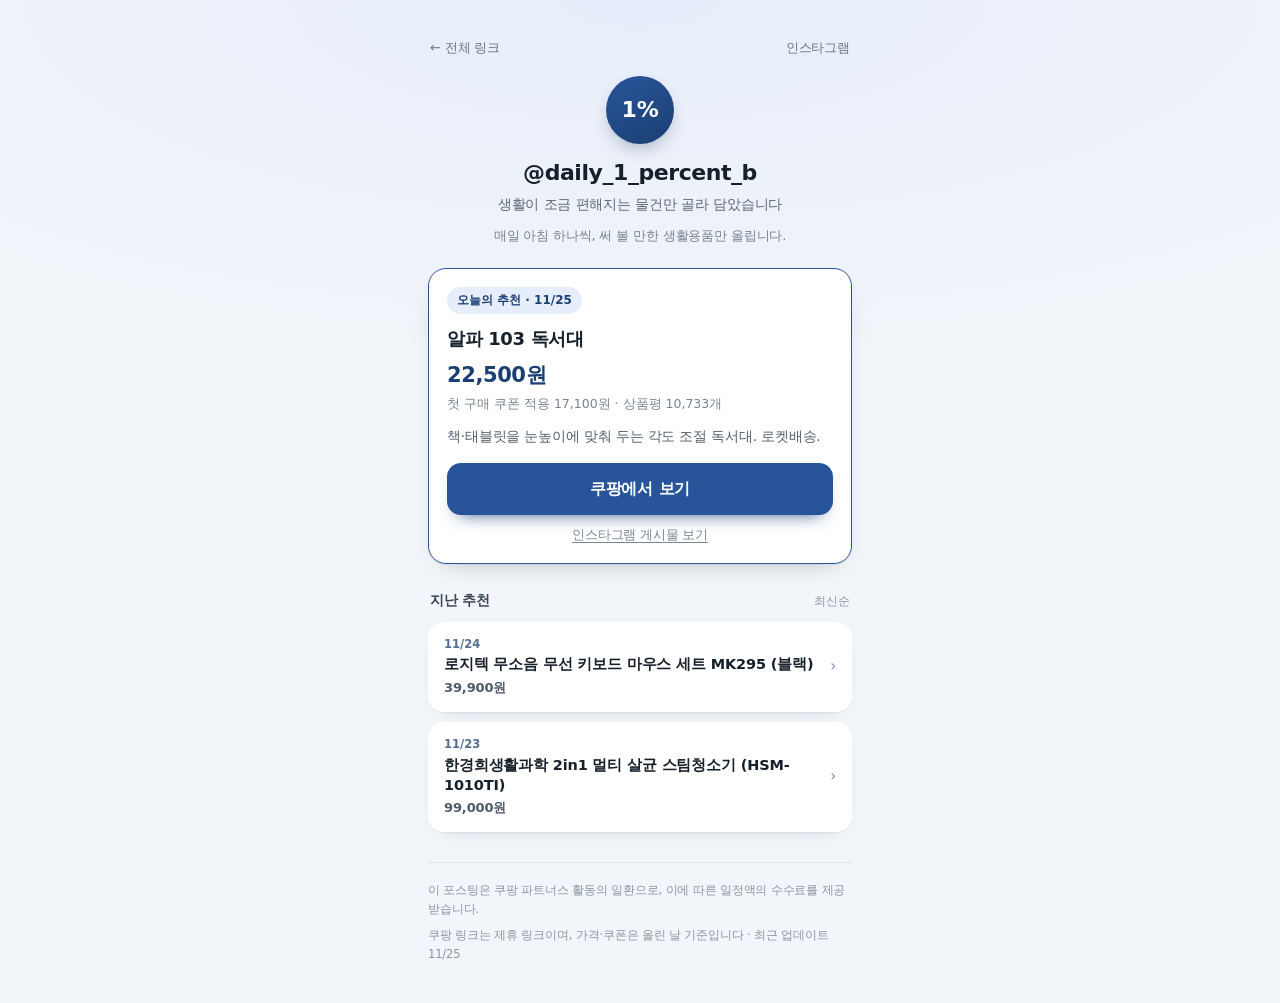
==== daily/index.html @ a3815895 "feat: 인스타 고정 링크 페이지 구축 (@wellness_plz · @daily_1_percent_b)" ====
<!doctype html>
<html lang="ko">
<head>
<meta charset="utf-8">
<meta name="viewport" content="width=device-width, initial-scale=1, viewport-fit=cover">
<title>하루 1% 추천템</title>
<meta name="description" content="생활이 조금 편해지는 물건만 골라 담았습니다">
<meta name="theme-color" content="#f2f5f9">
<meta property="og:type" content="website">
<meta property="og:title" content="하루 1% 추천템">
<meta property="og:description" content="생활이 조금 편해지는 물건만 골라 담았습니다">
<meta property="og:url" content="https://mrleeshyun-cyber.github.io/links/daily/">
<meta name="twitter:card" content="summary">
<link rel="stylesheet" href="../assets/style.css">
</head>
<body class="theme-daily">
<div class="wrap">
  <nav class="topbar">
    <a href="../">← 전체 링크</a>
    <a href="https://www.instagram.com/daily_1_percent_b/" target="_blank" rel="noopener">인스타그램</a>
  </nav>

  <header class="hero">
    <div class="avatar">1%</div>
    <h1>@daily_1_percent_b</h1>
    <p class="tagline">생활이 조금 편해지는 물건만 골라 담았습니다</p>
    <p class="intro">매일 아침 하나씩, 써 볼 만한 생활용품만 올립니다.</p>
  </header>

  <main>
    <section class="card featured">
  <span class="badge">오늘의 추천 · 11/25</span>
  <h2>알파 103 독서대</h2>
  <p class="price">22,500원
    <span class="price-note">첫 구매 쿠폰 적용 17,100원 · 상품평 10,733개</span></p>
  <p class="note">책·태블릿을 눈높이에 맞춰 두는 각도 조절 독서대. 로켓배송.</p>
  <a class="cta" href="https://link.coupang.com/re/AFFSDP?lptag=AF1928163&amp;pageKey=66263203&amp;itemId=223000993&amp;subId=daily_1_percent_b" target="_blank" rel="nofollow sponsored noopener">쿠팡에서 보기</a>
  <a class="mini-link" href="https://www.instagram.com/p/DgJF-a3IypE/" target="_blank" rel="noopener">인스타그램 게시물 보기</a>
</section>

    <section>
      <div class="section-title">
        <h3>지난 추천</h3>
        <span>최신순</span>
      </div>
      <ul class="list">
      <li>
        <a class="row" href="https://link.coupang.com/re/AFFSDP?lptag=AF1928163&amp;pageKey=4829338756&amp;itemId=6229002743&amp;subId=daily_1_percent_b" target="_blank" rel="nofollow sponsored noopener">
          <span class="row-body">
            <span class="row-date">11/24</span>
            <span class="row-name">로지텍 무소음 무선 키보드 마우스 세트 MK295 (블랙)</span>
            <span class="row-price">39,900원</span>
          </span>
          <span class="row-arrow" aria-hidden="true">›</span>
        </a>
      </li>
      <li>
        <a class="row" href="https://link.coupang.com/re/AFFSDP?lptag=AF1928163&amp;pageKey=8054037923&amp;itemId=22600177813&amp;subId=daily_1_percent_b" target="_blank" rel="nofollow sponsored noopener">
          <span class="row-body">
            <span class="row-date">11/23</span>
            <span class="row-name">한경희생활과학 2in1 멀티 살균 스팀청소기 (HSM-1010TI)</span>
            <span class="row-price">99,000원</span>
          </span>
          <span class="row-arrow" aria-hidden="true">›</span>
        </a>
      </li>
      </ul>
    </section>
  </main>

  <footer class="foot">
  <p class="disclosure">이 포스팅은 쿠팡 파트너스 활동의 일환으로, 이에 따른 일정액의 수수료를 제공받습니다.</p>
  <p class="updated">쿠팡 링크는 제휴 링크이며, 가격·쿠폰은 올린 날 기준입니다 · 최근 업데이트 11/25</p>
</footer>
</div>
</body>
</html>
---- assets/style.css ----
/* ────────────────────────────────────────────────
   인스타 고정 링크 페이지 공통 스타일 (모바일 우선)
   색은 페이지별 .theme-* 클래스의 --accent 값만 바꾸면 됩니다.
   ──────────────────────────────────────────────── */
* { box-sizing: border-box; -webkit-tap-highlight-color: transparent; }

html { -webkit-text-size-adjust: 100%; }

body {
  margin: 0;
  font-family: "Pretendard", -apple-system, BlinkMacSystemFont, "Apple SD Gothic Neo",
    "Malgun Gothic", "Noto Sans KR", system-ui, sans-serif;
  color: #16202a;
  background:
    radial-gradient(120% 60% at 50% 0%, var(--accent-soft, #e9eef6) 0%, rgba(255, 255, 255, 0) 70%),
    #f2f5f9;
  background-attachment: fixed;
  line-height: 1.55;
  letter-spacing: -0.01em;
  font-size: 16px;
}

a { color: inherit; text-decoration: none; }

.theme-wellness { --accent: #2f7d5d; --accent-soft: #e6f2ea; --accent-ink: #1f5c43; }
.theme-daily    { --accent: #28559a; --accent-soft: #e7eefb; --accent-ink: #1c3f73; }
.theme-root     { --accent: #33415c; --accent-soft: #ebeff6; --accent-ink: #253147; }

.wrap {
  max-width: 460px;
  margin: 0 auto;
  padding: 20px 18px 40px;
}

/* ── 상단 헤더 ─────────────────────────────── */
.topbar {
  display: flex;
  align-items: center;
  justify-content: space-between;
  min-height: 28px;
  margin-bottom: 14px;
  font-size: 13px;
  color: #6d7784;
}
.topbar a { padding: 4px 2px; }

.hero { text-align: center; margin-bottom: 22px; }

.avatar {
  width: 68px;
  height: 68px;
  margin: 0 auto 12px;
  border-radius: 50%;
  display: flex;
  align-items: center;
  justify-content: center;
  font-size: 22px;
  font-weight: 700;
  color: #fff;
  background: linear-gradient(150deg, var(--accent) 0%, var(--accent-ink) 100%);
  box-shadow: 0 8px 20px -8px rgba(20, 40, 60, 0.45);
}

.hero h1 {
  margin: 0;
  font-size: 20px;
  font-weight: 700;
  letter-spacing: -0.02em;
}

.hero .tagline {
  margin: 4px 0 0;
  font-size: 14px;
  color: #5d6875;
}

.hero .intro {
  margin: 10px 0 0;
  font-size: 13px;
  color: #78828f;
}

/* ── 오늘의 추천 카드 ───────────────────────── */
.card {
  background: #fff;
  border-radius: 18px;
  padding: 18px;
  box-shadow: 0 10px 26px -18px rgba(16, 30, 45, 0.45), 0 1px 0 rgba(16, 30, 45, 0.04);
}

.featured {
  border: 1.5px solid var(--accent);
  margin-bottom: 26px;
}

.badge {
  display: inline-block;
  padding: 4px 10px;
  margin-bottom: 12px;
  border-radius: 999px;
  background: var(--accent-soft);
  color: var(--accent-ink);
  font-size: 12px;
  font-weight: 700;
  letter-spacing: 0;
}

.featured h2 {
  margin: 0 0 8px;
  font-size: 18px;
  line-height: 1.4;
  font-weight: 700;
  letter-spacing: -0.02em;
}

.price {
  margin: 0;
  font-size: 21px;
  font-weight: 800;
  color: var(--accent-ink);
  letter-spacing: -0.02em;
}

.price-note {
  display: block;
  margin-top: 3px;
  font-size: 12.5px;
  font-weight: 500;
  color: #79838f;
  letter-spacing: 0;
}

.note {
  margin: 12px 0 16px;
  font-size: 13.5px;
  color: #55606d;
}

.cta {
  display: block;
  padding: 14px 16px;
  border-radius: 14px;
  background: var(--accent);
  color: #fff;
  text-align: center;
  font-size: 16px;
  font-weight: 700;
  letter-spacing: -0.01em;
  box-shadow: 0 10px 18px -12px var(--accent-ink);
}
.cta:active { transform: translateY(1px); }

.mini-link {
  display: block;
  margin-top: 10px;
  text-align: center;
  font-size: 12.5px;
  color: #7b8592;
  text-decoration: underline;
  text-underline-offset: 3px;
}

/* ── 지난 추천 목록 ────────────────────────── */
.section-title {
  display: flex;
  align-items: baseline;
  justify-content: space-between;
  margin: 0 2px 10px;
}
.section-title h3 {
  margin: 0;
  font-size: 14px;
  font-weight: 700;
  color: #3a4553;
}
.section-title span { font-size: 12px; color: #8b95a1; }

.list { display: grid; gap: 10px; margin: 0; padding: 0; list-style: none; }

.row {
  display: flex;
  align-items: center;
  gap: 12px;
  padding: 14px 16px;
  background: #fff;
  border-radius: 16px;
  box-shadow: 0 6px 18px -16px rgba(16, 30, 45, 0.5), 0 1px 0 rgba(16, 30, 45, 0.04);
}

.row-body { flex: 1; min-width: 0; }

.row-date {
  display: block;
  font-size: 11.5px;
  font-weight: 600;
  color: var(--accent-ink);
  opacity: 0.75;
  letter-spacing: 0;
}

.row-name {
  display: block;
  margin-top: 1px;
  font-size: 14.5px;
  font-weight: 600;
  line-height: 1.4;
  word-break: keep-all;
}

.row-price {
  display: block;
  margin-top: 3px;
  font-size: 13px;
  font-weight: 700;
  color: #4f5a67;
  letter-spacing: -0.01em;
}

.row-arrow {
  flex: none;
  font-size: 15px;
  color: var(--accent);
  opacity: 0.65;
}

/* ── 루트(계정 선택) ───────────────────────── */
.account {
  display: flex;
  align-items: center;
  gap: 14px;
  padding: 18px;
  margin-bottom: 12px;
  background: #fff;
  border-radius: 18px;
  box-shadow: 0 10px 26px -20px rgba(16, 30, 45, 0.5), 0 1px 0 rgba(16, 30, 45, 0.04);
}
.account .avatar { width: 52px; height: 52px; margin: 0; font-size: 17px; flex: none; }
.account-body { flex: 1; min-width: 0; }
.account-handle { display: block; font-size: 15px; font-weight: 700; }
.account-desc { display: block; margin-top: 2px; font-size: 12.5px; color: #78828f; }
.account .row-arrow { font-size: 17px; }

/* ── 하단 ─────────────────────────────────── */
.foot {
  margin-top: 30px;
  padding-top: 18px;
  border-top: 1px solid rgba(20, 40, 60, 0.08);
  font-size: 11.5px;
  line-height: 1.6;
  color: #8b95a1;
}
.foot .disclosure { margin: 0 0 8px; }
.foot .updated { margin: 0; }

@media (min-width: 520px) {
  .wrap { padding-top: 34px; }
  .hero h1 { font-size: 22px; }
}
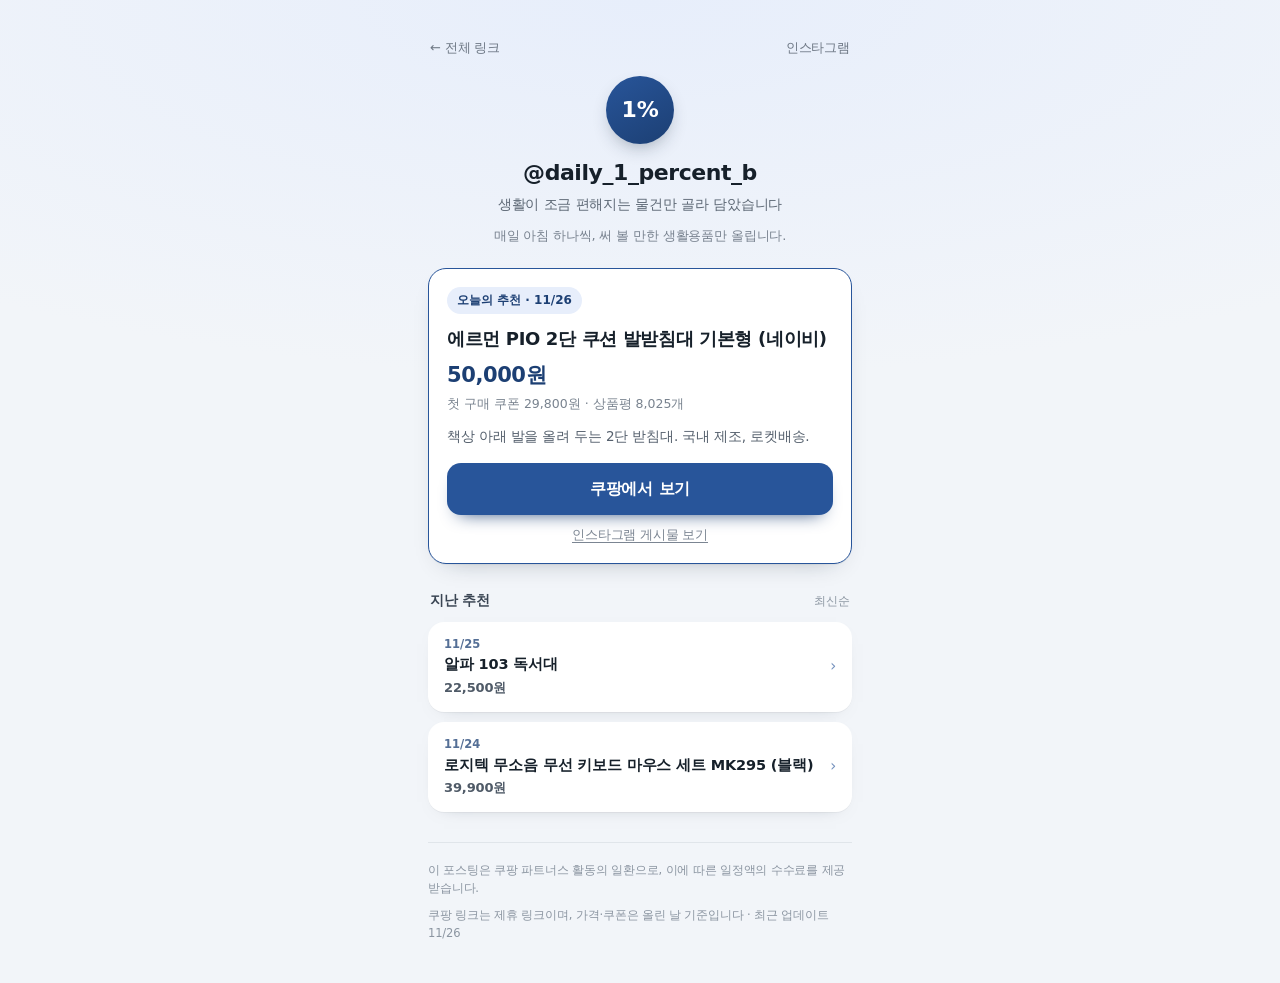
==== commit aa49c702: "chore: 2026-11-26 추천 갱신" ====
--- a/daily/index.html
+++ b/daily/index.html
@@ -29,13 +29,13 @@
 
   <main>
     <section class="card featured">
-  <span class="badge">오늘의 추천 · 11/25</span>
-  <h2>알파 103 독서대</h2>
-  <p class="price">22,500원
-    <span class="price-note">첫 구매 쿠폰 적용 17,100원 · 상품평 10,733개</span></p>
-  <p class="note">책·태블릿을 눈높이에 맞춰 두는 각도 조절 독서대. 로켓배송.</p>
-  <a class="cta" href="https://link.coupang.com/re/AFFSDP?lptag=AF1928163&amp;pageKey=66263203&amp;itemId=223000993&amp;subId=daily_1_percent_b" target="_blank" rel="nofollow sponsored noopener">쿠팡에서 보기</a>
-  <a class="mini-link" href="https://www.instagram.com/p/DgJF-a3IypE/" target="_blank" rel="noopener">인스타그램 게시물 보기</a>
+  <span class="badge">오늘의 추천 · 11/26</span>
+  <h2>에르먼 PIO 2단 쿠션 발받침대 기본형 (네이비)</h2>
+  <p class="price">50,000원
+    <span class="price-note">첫 구매 쿠폰 29,800원 · 상품평 8,025개</span></p>
+  <p class="note">책상 아래 발을 올려 두는 2단 받침대. 국내 제조, 로켓배송.</p>
+  <a class="cta" href="https://link.coupang.com/AFFSDP?lptag=AF1928163&amp;pageKey=7830616996&amp;itemId=21259952418&amp;subId=daily_1_percent_b" target="_blank" rel="nofollow sponsored noopener">쿠팡에서 보기</a>
+  <a class="mini-link" href="https://www.instagram.com/p/DgLp9WskwYv/" target="_blank" rel="noopener">인스타그램 게시물 보기</a>
 </section>
 
     <section>
@@ -44,6 +44,16 @@
         <span>최신순</span>
       </div>
       <ul class="list">
+      <li>
+        <a class="row" href="https://link.coupang.com/re/AFFSDP?lptag=AF1928163&amp;pageKey=66263203&amp;itemId=223000993&amp;subId=daily_1_percent_b" target="_blank" rel="nofollow sponsored noopener">
+          <span class="row-body">
+            <span class="row-date">11/25</span>
+            <span class="row-name">알파 103 독서대</span>
+            <span class="row-price">22,500원</span>
+          </span>
+          <span class="row-arrow" aria-hidden="true">›</span>
+        </a>
+      </li>
       <li>
         <a class="row" href="https://link.coupang.com/re/AFFSDP?lptag=AF1928163&amp;pageKey=4829338756&amp;itemId=6229002743&amp;subId=daily_1_percent_b" target="_blank" rel="nofollow sponsored noopener">
           <span class="row-body">
@@ -54,23 +64,13 @@
           <span class="row-arrow" aria-hidden="true">›</span>
         </a>
       </li>
-      <li>
-        <a class="row" href="https://link.coupang.com/re/AFFSDP?lptag=AF1928163&amp;pageKey=8054037923&amp;itemId=22600177813&amp;subId=daily_1_percent_b" target="_blank" rel="nofollow sponsored noopener">
-          <span class="row-body">
-            <span class="row-date">11/23</span>
-            <span class="row-name">한경희생활과학 2in1 멀티 살균 스팀청소기 (HSM-1010TI)</span>
-            <span class="row-price">99,000원</span>
-          </span>
-          <span class="row-arrow" aria-hidden="true">›</span>
-        </a>
-      </li>
       </ul>
     </section>
   </main>
 
   <footer class="foot">
   <p class="disclosure">이 포스팅은 쿠팡 파트너스 활동의 일환으로, 이에 따른 일정액의 수수료를 제공받습니다.</p>
-  <p class="updated">쿠팡 링크는 제휴 링크이며, 가격·쿠폰은 올린 날 기준입니다 · 최근 업데이트 11/25</p>
+  <p class="updated">쿠팡 링크는 제휴 링크이며, 가격·쿠폰은 올린 날 기준입니다 · 최근 업데이트 11/26</p>
 </footer>
 </div>
 </body>
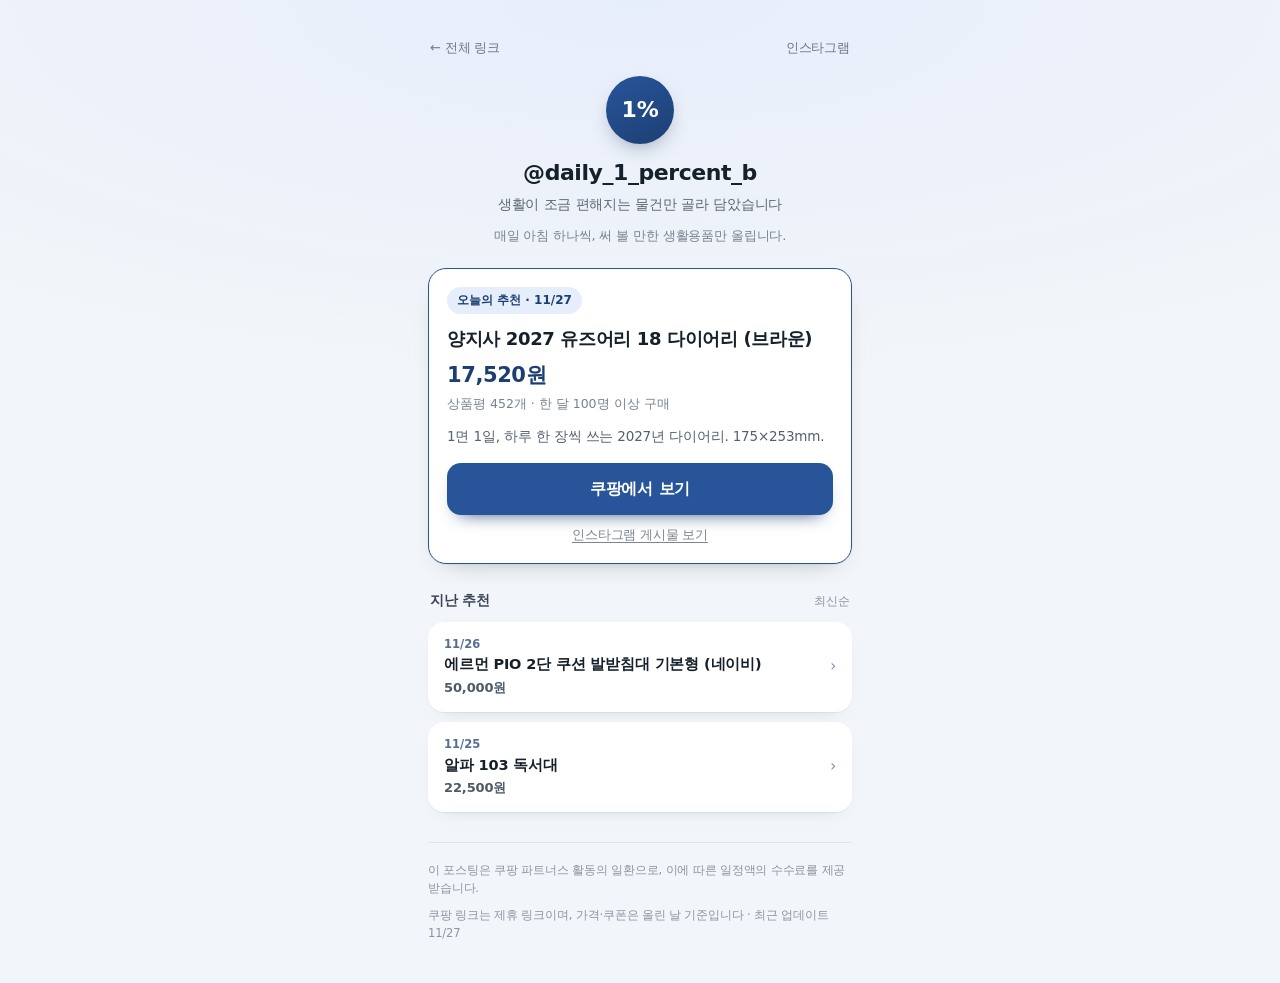
==== commit a6fcba5e: "chore: 2026-11-27 추천 갱신" ====
--- a/daily/index.html
+++ b/daily/index.html
@@ -29,13 +29,13 @@
 
   <main>
     <section class="card featured">
-  <span class="badge">오늘의 추천 · 11/26</span>
-  <h2>에르먼 PIO 2단 쿠션 발받침대 기본형 (네이비)</h2>
-  <p class="price">50,000원
-    <span class="price-note">첫 구매 쿠폰 29,800원 · 상품평 8,025개</span></p>
-  <p class="note">책상 아래 발을 올려 두는 2단 받침대. 국내 제조, 로켓배송.</p>
-  <a class="cta" href="https://link.coupang.com/AFFSDP?lptag=AF1928163&amp;pageKey=7830616996&amp;itemId=21259952418&amp;subId=daily_1_percent_b" target="_blank" rel="nofollow sponsored noopener">쿠팡에서 보기</a>
-  <a class="mini-link" href="https://www.instagram.com/p/DgLp9WskwYv/" target="_blank" rel="noopener">인스타그램 게시물 보기</a>
+  <span class="badge">오늘의 추천 · 11/27</span>
+  <h2>양지사 2027 유즈어리 18 다이어리 (브라운)</h2>
+  <p class="price">17,520원
+    <span class="price-note">상품평 452개 · 한 달 100명 이상 구매</span></p>
+  <p class="note">1면 1일, 하루 한 장씩 쓰는 2027년 다이어리. 175×253mm.</p>
+  <a class="cta" href="https://link.coupang.com/re/AFFSDP?lptag=AF1928163&amp;pageKey=9701018739&amp;itemId=29019774462&amp;subId=daily_1_percent_b" target="_blank" rel="nofollow sponsored noopener">쿠팡에서 보기</a>
+  <a class="mini-link" href="https://www.instagram.com/p/DgOPK35I_0l/" target="_blank" rel="noopener">인스타그램 게시물 보기</a>
 </section>
 
     <section>
@@ -44,6 +44,16 @@
         <span>최신순</span>
       </div>
       <ul class="list">
+      <li>
+        <a class="row" href="https://link.coupang.com/AFFSDP?lptag=AF1928163&amp;pageKey=7830616996&amp;itemId=21259952418&amp;subId=daily_1_percent_b" target="_blank" rel="nofollow sponsored noopener">
+          <span class="row-body">
+            <span class="row-date">11/26</span>
+            <span class="row-name">에르먼 PIO 2단 쿠션 발받침대 기본형 (네이비)</span>
+            <span class="row-price">50,000원</span>
+          </span>
+          <span class="row-arrow" aria-hidden="true">›</span>
+        </a>
+      </li>
       <li>
         <a class="row" href="https://link.coupang.com/re/AFFSDP?lptag=AF1928163&amp;pageKey=66263203&amp;itemId=223000993&amp;subId=daily_1_percent_b" target="_blank" rel="nofollow sponsored noopener">
           <span class="row-body">
@@ -54,23 +64,13 @@
           <span class="row-arrow" aria-hidden="true">›</span>
         </a>
       </li>
-      <li>
-        <a class="row" href="https://link.coupang.com/re/AFFSDP?lptag=AF1928163&amp;pageKey=4829338756&amp;itemId=6229002743&amp;subId=daily_1_percent_b" target="_blank" rel="nofollow sponsored noopener">
-          <span class="row-body">
-            <span class="row-date">11/24</span>
-            <span class="row-name">로지텍 무소음 무선 키보드 마우스 세트 MK295 (블랙)</span>
-            <span class="row-price">39,900원</span>
-          </span>
-          <span class="row-arrow" aria-hidden="true">›</span>
-        </a>
-      </li>
       </ul>
     </section>
   </main>
 
   <footer class="foot">
   <p class="disclosure">이 포스팅은 쿠팡 파트너스 활동의 일환으로, 이에 따른 일정액의 수수료를 제공받습니다.</p>
-  <p class="updated">쿠팡 링크는 제휴 링크이며, 가격·쿠폰은 올린 날 기준입니다 · 최근 업데이트 11/26</p>
+  <p class="updated">쿠팡 링크는 제휴 링크이며, 가격·쿠폰은 올린 날 기준입니다 · 최근 업데이트 11/27</p>
 </footer>
 </div>
 </body>
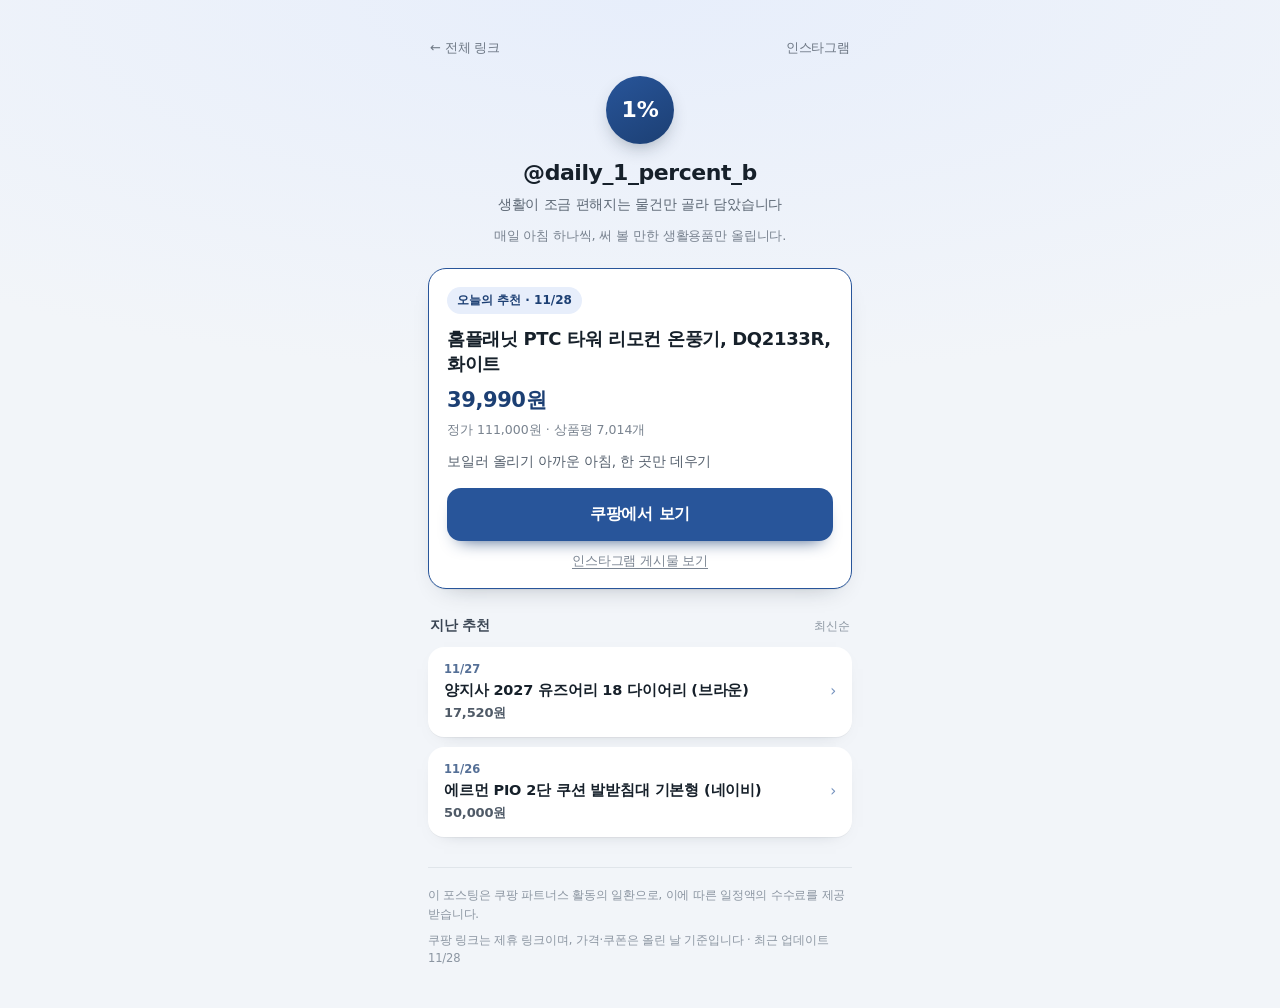
==== commit 6151eac7: "chore: 2026-11-28 추천 갱신" ====
--- a/daily/index.html
+++ b/daily/index.html
@@ -29,13 +29,13 @@
 
   <main>
     <section class="card featured">
-  <span class="badge">오늘의 추천 · 11/27</span>
-  <h2>양지사 2027 유즈어리 18 다이어리 (브라운)</h2>
-  <p class="price">17,520원
-    <span class="price-note">상품평 452개 · 한 달 100명 이상 구매</span></p>
-  <p class="note">1면 1일, 하루 한 장씩 쓰는 2027년 다이어리. 175×253mm.</p>
-  <a class="cta" href="https://link.coupang.com/re/AFFSDP?lptag=AF1928163&amp;pageKey=9701018739&amp;itemId=29019774462&amp;subId=daily_1_percent_b" target="_blank" rel="nofollow sponsored noopener">쿠팡에서 보기</a>
-  <a class="mini-link" href="https://www.instagram.com/p/DgOPK35I_0l/" target="_blank" rel="noopener">인스타그램 게시물 보기</a>
+  <span class="badge">오늘의 추천 · 11/28</span>
+  <h2>홈플래닛 PTC 타워 리모컨 온풍기, DQ2133R, 화이트</h2>
+  <p class="price">39,990원
+    <span class="price-note">정가 111,000원 · 상품평 7,014개</span></p>
+  <p class="note">보일러 올리기 아까운 아침, 한 곳만 데우기</p>
+  <a class="cta" href="https://link.coupang.com/a/i102iGoY6C?subId=daily_1_percent_b" target="_blank" rel="nofollow sponsored noopener">쿠팡에서 보기</a>
+  <a class="mini-link" href="https://www.instagram.com/p/DgQtOzrE2ZO/" target="_blank" rel="noopener">인스타그램 게시물 보기</a>
 </section>
 
     <section>
@@ -44,6 +44,16 @@
         <span>최신순</span>
       </div>
       <ul class="list">
+      <li>
+        <a class="row" href="https://link.coupang.com/re/AFFSDP?lptag=AF1928163&amp;pageKey=9701018739&amp;itemId=29019774462&amp;subId=daily_1_percent_b" target="_blank" rel="nofollow sponsored noopener">
+          <span class="row-body">
+            <span class="row-date">11/27</span>
+            <span class="row-name">양지사 2027 유즈어리 18 다이어리 (브라운)</span>
+            <span class="row-price">17,520원</span>
+          </span>
+          <span class="row-arrow" aria-hidden="true">›</span>
+        </a>
+      </li>
       <li>
         <a class="row" href="https://link.coupang.com/AFFSDP?lptag=AF1928163&amp;pageKey=7830616996&amp;itemId=21259952418&amp;subId=daily_1_percent_b" target="_blank" rel="nofollow sponsored noopener">
           <span class="row-body">
@@ -54,23 +64,13 @@
           <span class="row-arrow" aria-hidden="true">›</span>
         </a>
       </li>
-      <li>
-        <a class="row" href="https://link.coupang.com/re/AFFSDP?lptag=AF1928163&amp;pageKey=66263203&amp;itemId=223000993&amp;subId=daily_1_percent_b" target="_blank" rel="nofollow sponsored noopener">
-          <span class="row-body">
-            <span class="row-date">11/25</span>
-            <span class="row-name">알파 103 독서대</span>
-            <span class="row-price">22,500원</span>
-          </span>
-          <span class="row-arrow" aria-hidden="true">›</span>
-        </a>
-      </li>
       </ul>
     </section>
   </main>
 
   <footer class="foot">
   <p class="disclosure">이 포스팅은 쿠팡 파트너스 활동의 일환으로, 이에 따른 일정액의 수수료를 제공받습니다.</p>
-  <p class="updated">쿠팡 링크는 제휴 링크이며, 가격·쿠폰은 올린 날 기준입니다 · 최근 업데이트 11/27</p>
+  <p class="updated">쿠팡 링크는 제휴 링크이며, 가격·쿠폰은 올린 날 기준입니다 · 최근 업데이트 11/28</p>
 </footer>
 </div>
 </body>
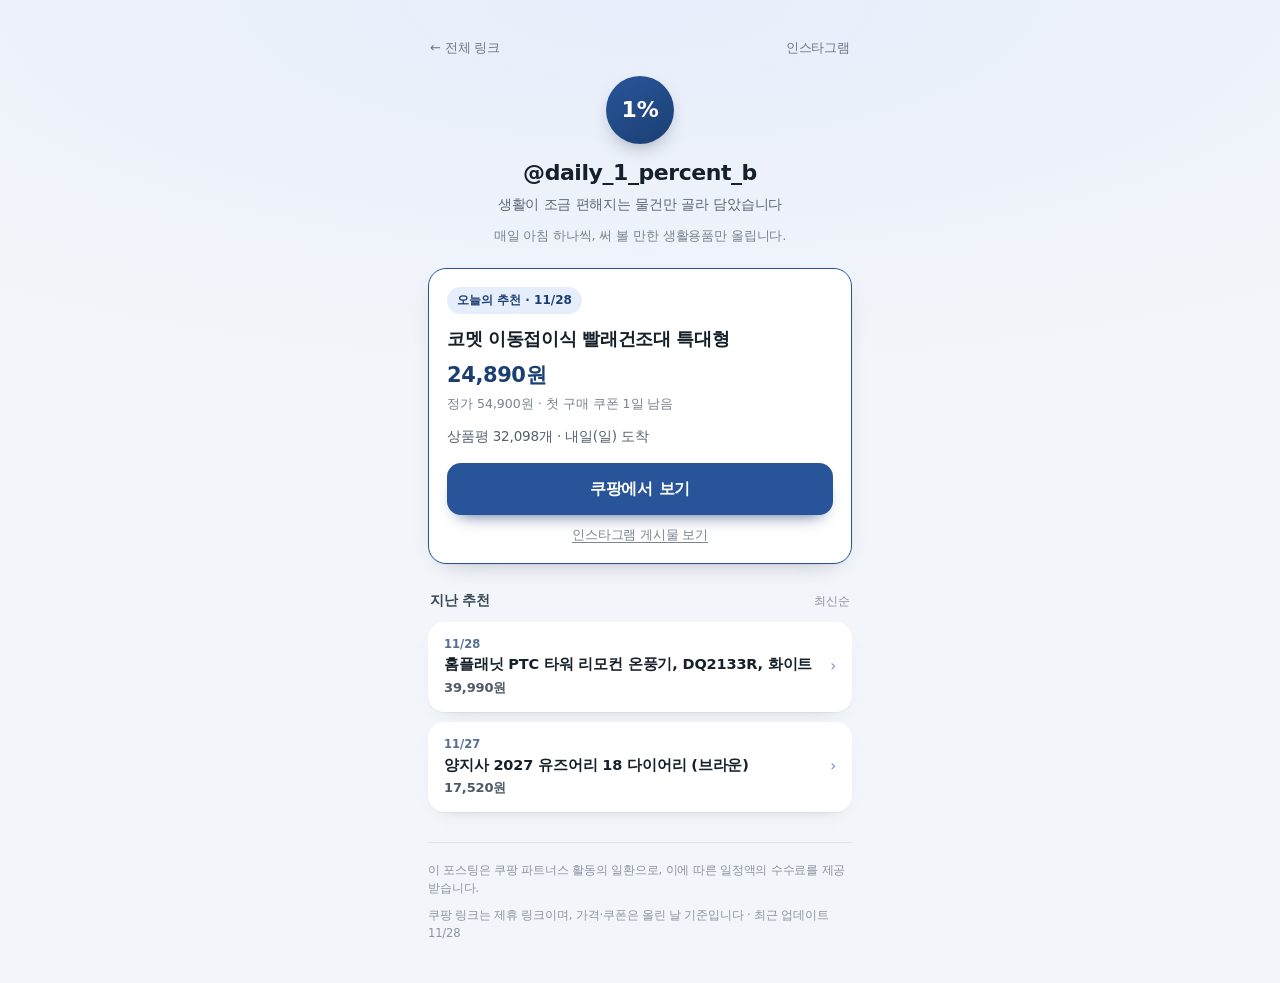
==== commit 444baf0e: "chore: 2026-11-28 저녁 추천 갱신" ====
--- a/daily/index.html
+++ b/daily/index.html
@@ -30,12 +30,12 @@
   <main>
     <section class="card featured">
   <span class="badge">오늘의 추천 · 11/28</span>
-  <h2>홈플래닛 PTC 타워 리모컨 온풍기, DQ2133R, 화이트</h2>
-  <p class="price">39,990원
-    <span class="price-note">정가 111,000원 · 상품평 7,014개</span></p>
-  <p class="note">보일러 올리기 아까운 아침, 한 곳만 데우기</p>
-  <a class="cta" href="https://link.coupang.com/a/i102iGoY6C?subId=daily_1_percent_b" target="_blank" rel="nofollow sponsored noopener">쿠팡에서 보기</a>
-  <a class="mini-link" href="https://www.instagram.com/p/DgQtOzrE2ZO/" target="_blank" rel="noopener">인스타그램 게시물 보기</a>
+  <h2>코멧 이동접이식 빨래건조대 특대형</h2>
+  <p class="price">24,890원
+    <span class="price-note">정가 54,900원 · 첫 구매 쿠폰 1일 남음</span></p>
+  <p class="note">상품평 32,098개 · 내일(일) 도착</p>
+  <a class="cta" href="https://link.coupang.com/a/i2QvkO7BXp?subId=daily_1_percent_b" target="_blank" rel="nofollow sponsored noopener">쿠팡에서 보기</a>
+  <a class="mini-link" href="https://www.instagram.com/p/DgR_r9tBFYg/" target="_blank" rel="noopener">인스타그램 게시물 보기</a>
 </section>
 
     <section>
@@ -45,21 +45,21 @@
       </div>
       <ul class="list">
       <li>
+        <a class="row" href="https://link.coupang.com/a/i102iGoY6C?subId=daily_1_percent_b" target="_blank" rel="nofollow sponsored noopener">
+          <span class="row-body">
+            <span class="row-date">11/28</span>
+            <span class="row-name">홈플래닛 PTC 타워 리모컨 온풍기, DQ2133R, 화이트</span>
+            <span class="row-price">39,990원</span>
+          </span>
+          <span class="row-arrow" aria-hidden="true">›</span>
+        </a>
+      </li>
+      <li>
         <a class="row" href="https://link.coupang.com/re/AFFSDP?lptag=AF1928163&amp;pageKey=9701018739&amp;itemId=29019774462&amp;subId=daily_1_percent_b" target="_blank" rel="nofollow sponsored noopener">
           <span class="row-body">
             <span class="row-date">11/27</span>
             <span class="row-name">양지사 2027 유즈어리 18 다이어리 (브라운)</span>
             <span class="row-price">17,520원</span>
-          </span>
-          <span class="row-arrow" aria-hidden="true">›</span>
-        </a>
-      </li>
-      <li>
-        <a class="row" href="https://link.coupang.com/AFFSDP?lptag=AF1928163&amp;pageKey=7830616996&amp;itemId=21259952418&amp;subId=daily_1_percent_b" target="_blank" rel="nofollow sponsored noopener">
-          <span class="row-body">
-            <span class="row-date">11/26</span>
-            <span class="row-name">에르먼 PIO 2단 쿠션 발받침대 기본형 (네이비)</span>
-            <span class="row-price">50,000원</span>
           </span>
           <span class="row-arrow" aria-hidden="true">›</span>
         </a>
